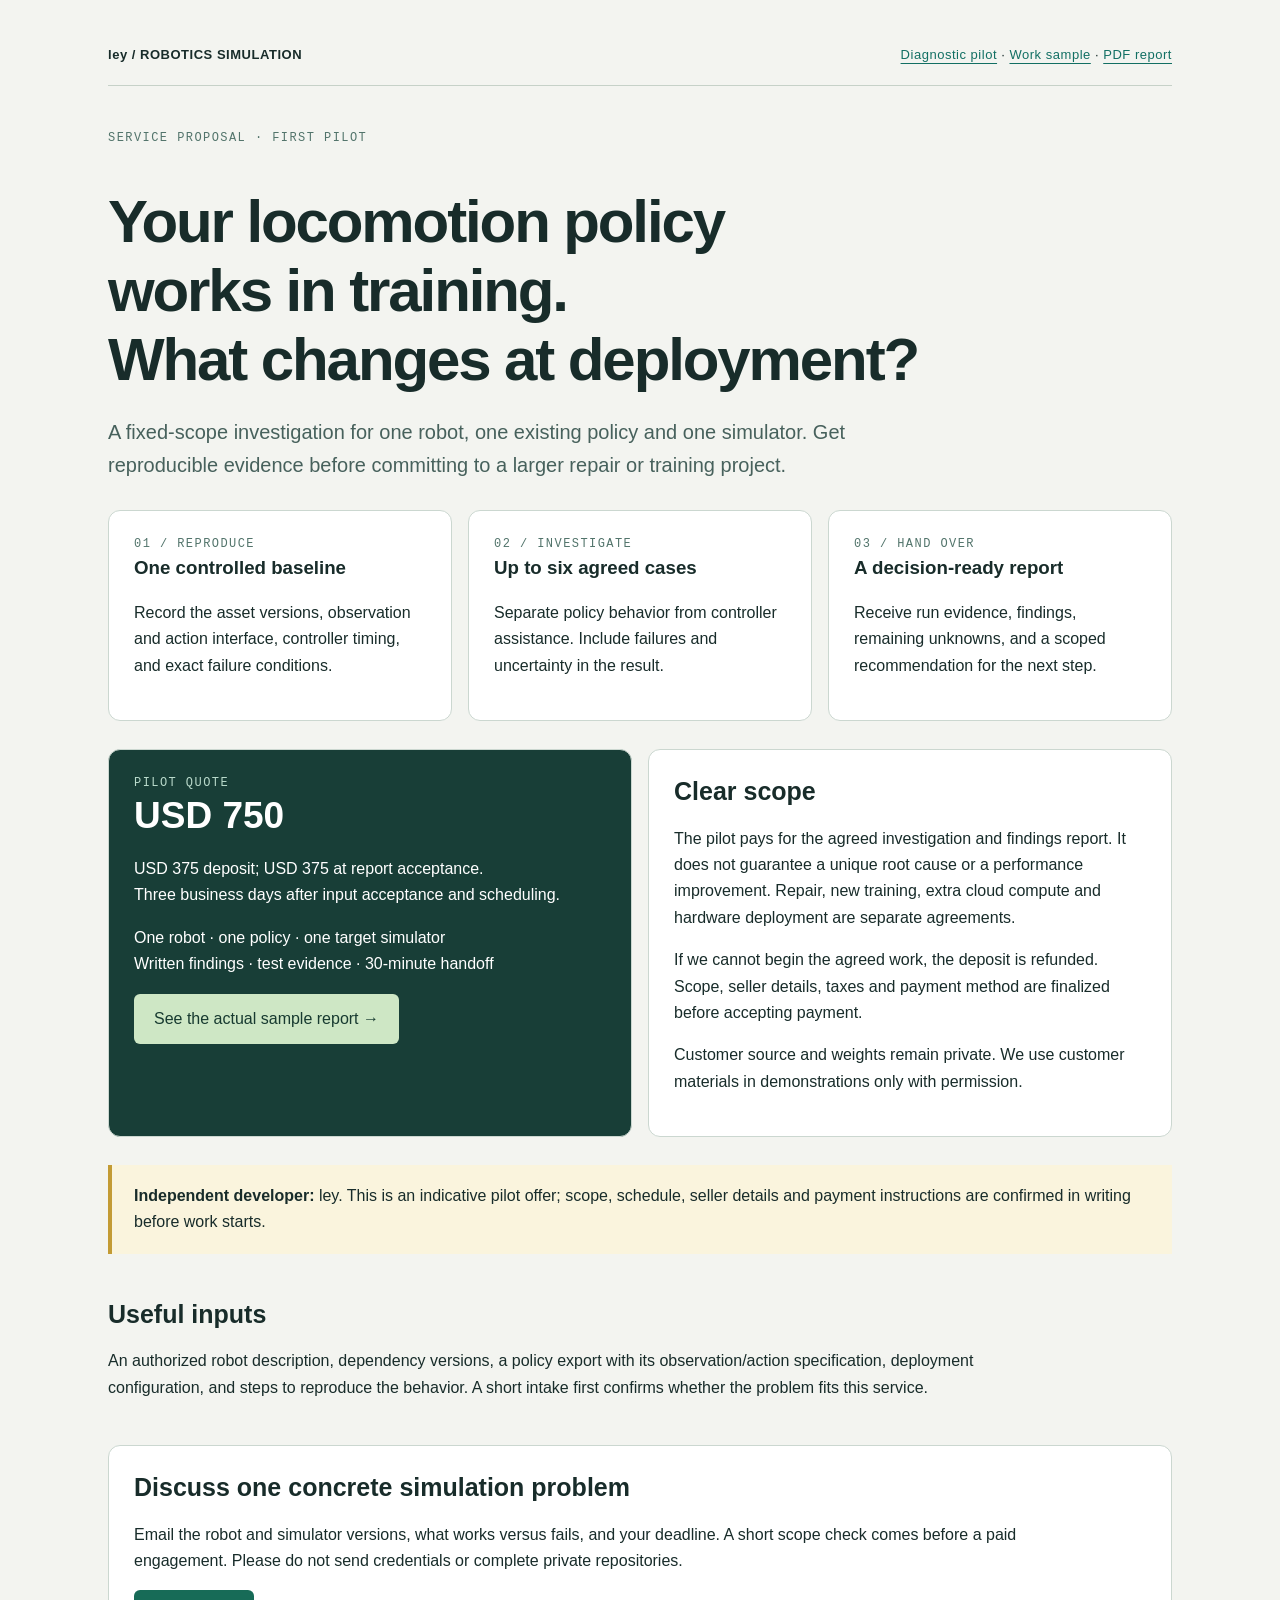
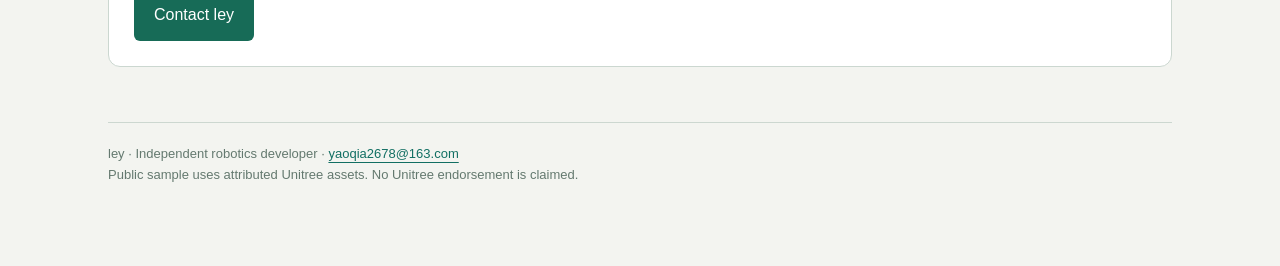
==== index.html @ f52c334a "Publish attributed G1 simulation sample and diagnostic offer" ====
<!doctype html><html lang="en"><head><meta charset="utf-8"><meta name="viewport" content="width=device-width,initial-scale=1"><title>Policy Transfer Diagnostic — pilot</title><link rel="stylesheet" href="style.css"></head><body><main><nav><b>ley / ROBOTICS SIMULATION</b><span><a href="index.html">Diagnostic pilot</a> · <a href="sample-report.html">Work sample</a> · <a href="Unitree-G1-Policy-Evaluation-Sample.pdf">PDF report</a></span></nav><section><div class="tag">Service proposal · first pilot</div><h1>Your locomotion policy<br>works in training.<br>What changes at deployment?</h1><p class="lead">A fixed-scope investigation for one robot, one existing policy and one simulator. Get reproducible evidence before committing to a larger repair or training project.</p></section><section class="grid"><article class="card"><div class="tag">01 / reproduce</div><h3>One controlled baseline</h3><p>Record the asset versions, observation and action interface, controller timing, and exact failure conditions.</p></article><article class="card"><div class="tag">02 / investigate</div><h3>Up to six agreed cases</h3><p>Separate policy behavior from controller assistance. Include failures and uncertainty in the result.</p></article><article class="card"><div class="tag">03 / hand over</div><h3>A decision-ready report</h3><p>Receive run evidence, findings, remaining unknowns, and a scoped recommendation for the next step.</p></article></section><section class="grid two"><article class="card dark"><div class="tag" style="color:#b9dacb">Pilot quote</div><div class="number">USD 750</div><p>USD 375 deposit; USD 375 at report acceptance.<br>Three business days after input acceptance and scheduling.</p><p>One robot · one policy · one target simulator<br>Written findings · test evidence · 30-minute handoff</p><a class="button" style="background:#cee7c5;color:#173a30" href="sample-report.html">See the actual sample report →</a></article><article class="card"><h2>Clear scope</h2><p>The pilot pays for the agreed investigation and findings report. It does not guarantee a unique root cause or a performance improvement. Repair, new training, extra cloud compute and hardware deployment are separate agreements.</p><p>If we cannot begin the agreed work, the deposit is refunded. Scope, seller details, taxes and payment method are finalized before accepting payment.</p><p>Customer source and weights remain private. We use customer materials in demonstrations only with permission.</p></article></section><div class="band"><b>Independent developer:</b> ley. This is an indicative pilot offer; scope, schedule, seller details and payment instructions are confirmed in writing before work starts.</div><section><h2>Useful inputs</h2><p>An authorized robot description, dependency versions, a policy export with its observation/action specification, deployment configuration, and steps to reproduce the behavior. A short intake first confirms whether the problem fits this service.</p></section><section class="card"><h2>Discuss one concrete simulation problem</h2><p>Email the robot and simulator versions, what works versus fails, and your deadline. A short scope check comes before a paid engagement. Please do not send credentials or complete private repositories.</p><a class="button" href="mailto:yaoqia2678@163.com?subject=Locomotion%20simulation%20diagnostic">Contact ley</a></section><footer>ley · Independent robotics developer · <a href="mailto:yaoqia2678@163.com">yaoqia2678@163.com</a><br>Public sample uses attributed Unitree assets. No Unitree endorsement is claimed.</footer></main></body></html>
---- style.css ----
*{box-sizing:border-box}body{margin:0;background:#f3f4f0;color:#182c2a;font:16px/1.65 "Segoe UI","Microsoft YaHei",sans-serif}main{max-width:1120px;margin:auto;padding:44px 28px 80px}nav{display:flex;justify-content:space-between;gap:20px;flex-wrap:wrap;border-bottom:1px solid #c6d1c8;padding-bottom:20px;font-size:13px;letter-spacing:.04em}a{color:#126f63;text-underline-offset:4px}h1{font-size:clamp(34px,5vw,60px);line-height:1.15;max-width:850px;margin:40px 0 22px;letter-spacing:-.035em}h2{font-size:25px;line-height:1.3;margin:0 0 18px}h3{margin:0 0 10px}.lead{font-size:20px;max-width:780px;color:#47615c}.tag{font:12px/1.4 monospace;color:#52746b;text-transform:uppercase;letter-spacing:.12em}.grid{display:grid;grid-template-columns:repeat(3,1fr);gap:16px;margin:28px 0}.two{grid-template-columns:1fr 1fr}.card{padding:25px;border:1px solid #cbd7d0;background:#fff;border-radius:12px}.number{font-size:37px;line-height:1.3;font-weight:600}.muted{color:#61746f;font-size:14px}.band{border-left:4px solid #c39b34;background:#faf4dd;padding:18px 22px;margin:25px 0}.dark{background:#183e37;color:#fff}.dark a{color:#a9ecce}section{margin-top:44px}table{border-collapse:collapse;width:100%;font-size:14px}td,th{text-align:left;padding:12px 10px;border-bottom:1px solid #dbe3dd}th{color:#637870;font-size:12px}.scroll{overflow:auto}video{width:100%;background:#20352f;border-radius:8px;margin:15px 0 6px;aspect-ratio:16/9}button,.button{display:inline-block;background:#176b57;color:#fff;border:0;padding:12px 20px;border-radius:6px;text-decoration:none;font:inherit;cursor:pointer}.outline{background:transparent;color:#176b57;border:1px solid #176b57}.positive{color:#136e4d}.negative{color:#a2442a}li{margin:8px 0}pre{white-space:pre-wrap;background:#eef2ec;border:1px solid #d2dbd1;border-radius:8px;padding:22px;max-height:480px;overflow:auto;font:14px/1.8 "Segoe UI","Microsoft YaHei",sans-serif}footer{border-top:1px solid #ccd7d0;margin-top:55px;padding-top:20px;font-size:13px;color:#64796f}details{margin:16px 0}summary{cursor:pointer;font-weight:600}p{max-width:920px}@media(max-width:720px){main{padding:25px 18px 50px}.grid,.two{grid-template-columns:1fr}h1{margin-top:30px}td,th{padding:10px 7px}.card{padding:20px}}
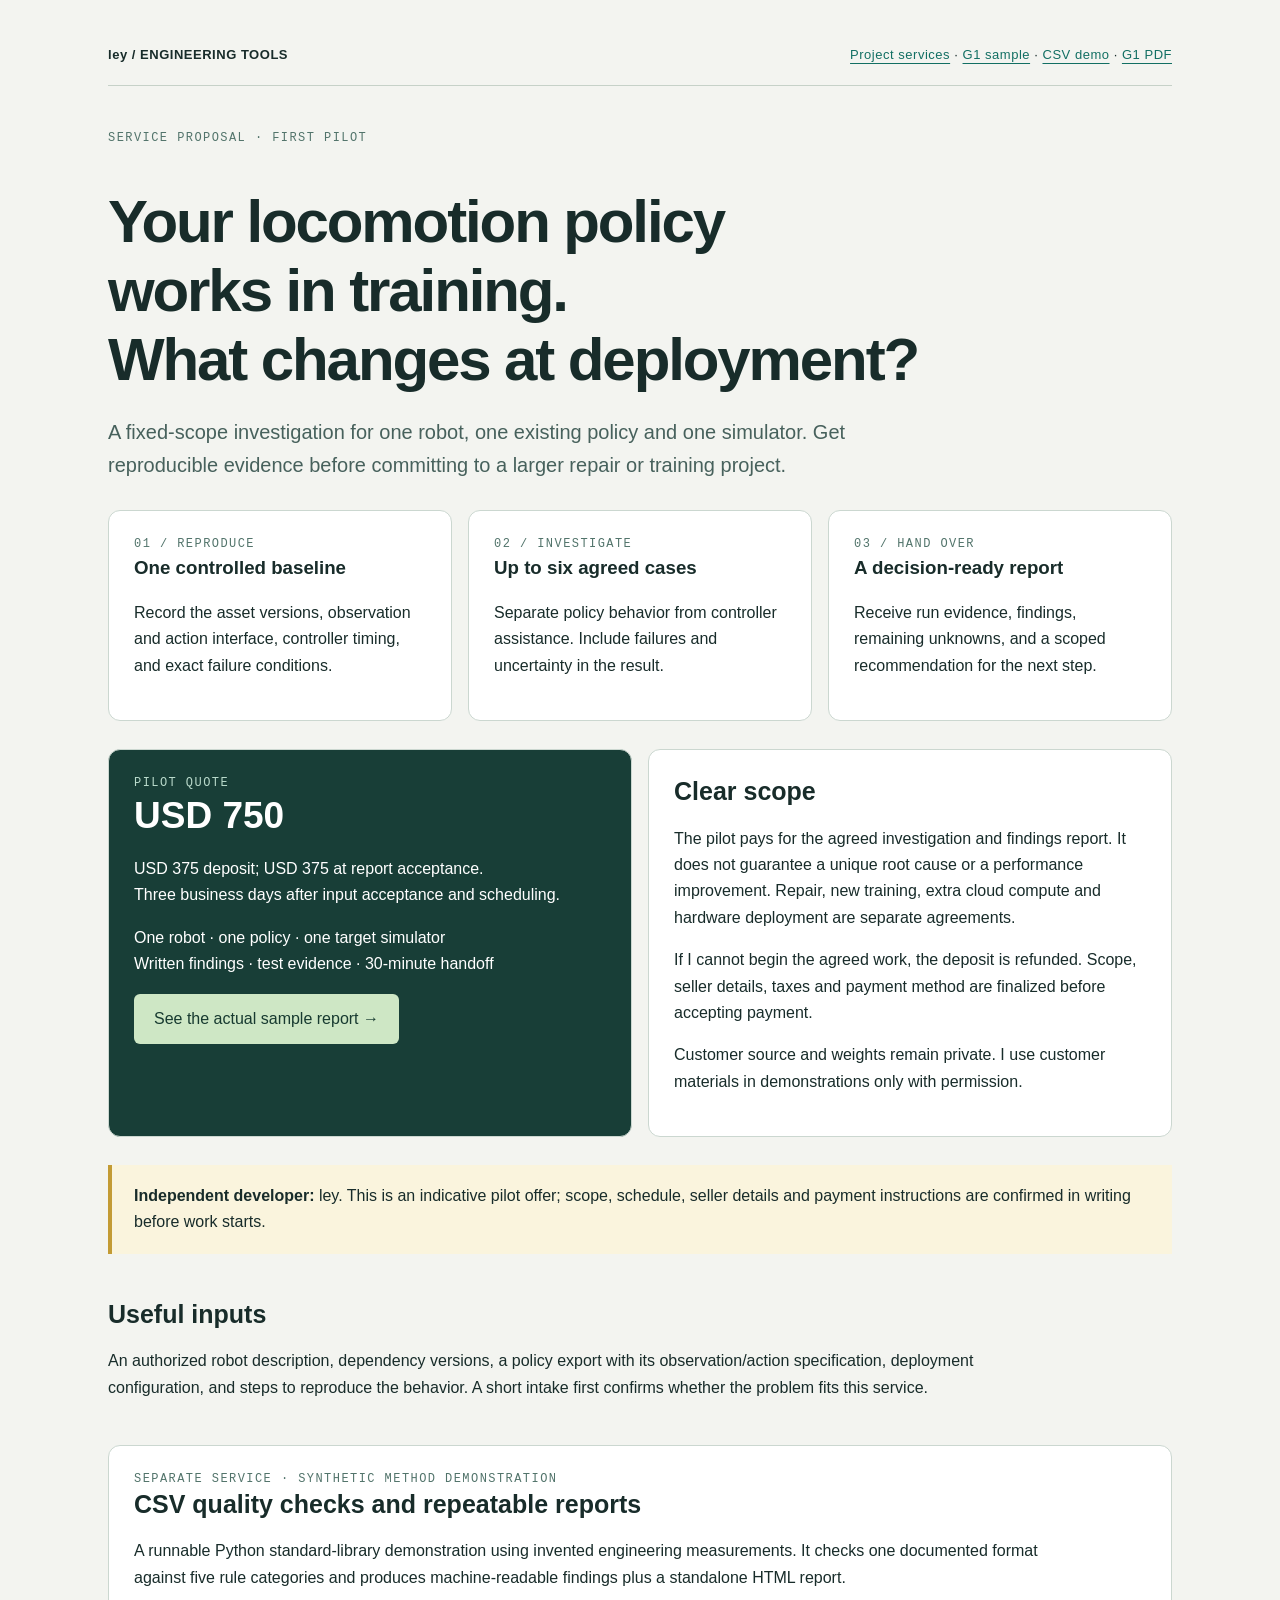
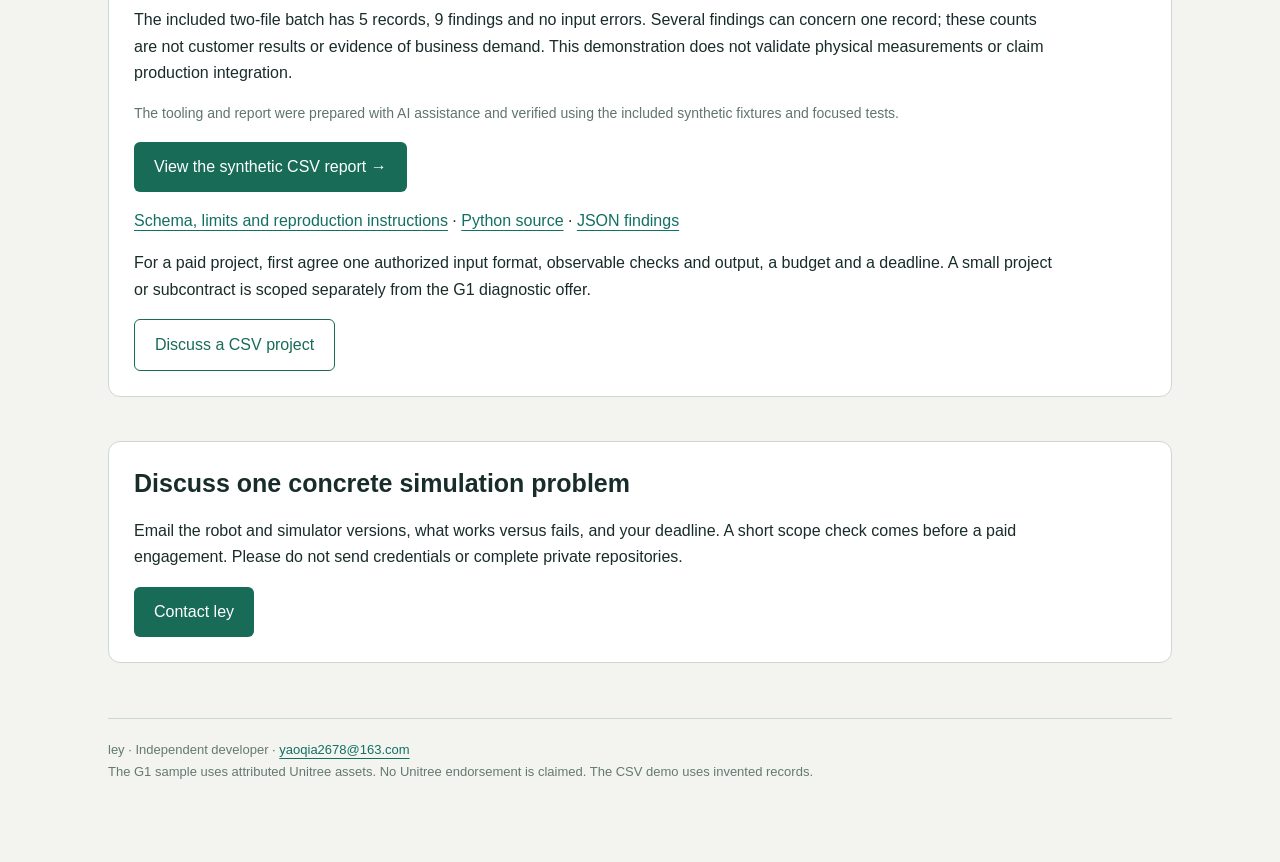
==== commit 9cd78b12: "Publish scoped CSV project sample alongside G1 diagnostic" ====
--- a/index.html
+++ b/index.html
@@ -1 +1 @@
-<!doctype html><html lang="en"><head><meta charset="utf-8"><meta name="viewport" content="width=device-width,initial-scale=1"><title>Policy Transfer Diagnostic — pilot</title><link rel="stylesheet" href="style.css"></head><body><main><nav><b>ley / ROBOTICS SIMULATION</b><span><a href="index.html">Diagnostic pilot</a> · <a href="sample-report.html">Work sample</a> · <a href="Unitree-G1-Policy-Evaluation-Sample.pdf">PDF report</a></span></nav><section><div class="tag">Service proposal · first pilot</div><h1>Your locomotion policy<br>works in training.<br>What changes at deployment?</h1><p class="lead">A fixed-scope investigation for one robot, one existing policy and one simulator. Get reproducible evidence before committing to a larger repair or training project.</p></section><section class="grid"><article class="card"><div class="tag">01 / reproduce</div><h3>One controlled baseline</h3><p>Record the asset versions, observation and action interface, controller timing, and exact failure conditions.</p></article><article class="card"><div class="tag">02 / investigate</div><h3>Up to six agreed cases</h3><p>Separate policy behavior from controller assistance. Include failures and uncertainty in the result.</p></article><article class="card"><div class="tag">03 / hand over</div><h3>A decision-ready report</h3><p>Receive run evidence, findings, remaining unknowns, and a scoped recommendation for the next step.</p></article></section><section class="grid two"><article class="card dark"><div class="tag" style="color:#b9dacb">Pilot quote</div><div class="number">USD 750</div><p>USD 375 deposit; USD 375 at report acceptance.<br>Three business days after input acceptance and scheduling.</p><p>One robot · one policy · one target simulator<br>Written findings · test evidence · 30-minute handoff</p><a class="button" style="background:#cee7c5;color:#173a30" href="sample-report.html">See the actual sample report →</a></article><article class="card"><h2>Clear scope</h2><p>The pilot pays for the agreed investigation and findings report. It does not guarantee a unique root cause or a performance improvement. Repair, new training, extra cloud compute and hardware deployment are separate agreements.</p><p>If we cannot begin the agreed work, the deposit is refunded. Scope, seller details, taxes and payment method are finalized before accepting payment.</p><p>Customer source and weights remain private. We use customer materials in demonstrations only with permission.</p></article></section><div class="band"><b>Independent developer:</b> ley. This is an indicative pilot offer; scope, schedule, seller details and payment instructions are confirmed in writing before work starts.</div><section><h2>Useful inputs</h2><p>An authorized robot description, dependency versions, a policy export with its observation/action specification, deployment configuration, and steps to reproduce the behavior. A short intake first confirms whether the problem fits this service.</p></section><section class="card"><h2>Discuss one concrete simulation problem</h2><p>Email the robot and simulator versions, what works versus fails, and your deadline. A short scope check comes before a paid engagement. Please do not send credentials or complete private repositories.</p><a class="button" href="mailto:yaoqia2678@163.com?subject=Locomotion%20simulation%20diagnostic">Contact ley</a></section><footer>ley · Independent robotics developer · <a href="mailto:yaoqia2678@163.com">yaoqia2678@163.com</a><br>Public sample uses attributed Unitree assets. No Unitree endorsement is claimed.</footer></main></body></html>+<!doctype html><html lang="en"><head><meta charset="utf-8"><meta name="viewport" content="width=device-width,initial-scale=1"><title>Policy Transfer Diagnostic — pilot</title><link rel="stylesheet" href="style.css"></head><body><main><nav><b>ley / ENGINEERING TOOLS</b><span><a href="index.html">Project services</a> · <a href="sample-report.html">G1 sample</a> · <a href="csv-quality/sample-report.html">CSV demo</a> · <a href="Unitree-G1-Policy-Evaluation-Sample.pdf">G1 PDF</a></span></nav><section><div class="tag">Service proposal · first pilot</div><h1>Your locomotion policy<br>works in training.<br>What changes at deployment?</h1><p class="lead">A fixed-scope investigation for one robot, one existing policy and one simulator. Get reproducible evidence before committing to a larger repair or training project.</p></section><section class="grid"><article class="card"><div class="tag">01 / reproduce</div><h3>One controlled baseline</h3><p>Record the asset versions, observation and action interface, controller timing, and exact failure conditions.</p></article><article class="card"><div class="tag">02 / investigate</div><h3>Up to six agreed cases</h3><p>Separate policy behavior from controller assistance. Include failures and uncertainty in the result.</p></article><article class="card"><div class="tag">03 / hand over</div><h3>A decision-ready report</h3><p>Receive run evidence, findings, remaining unknowns, and a scoped recommendation for the next step.</p></article></section><section class="grid two"><article class="card dark"><div class="tag" style="color:#b9dacb">Pilot quote</div><div class="number">USD 750</div><p>USD 375 deposit; USD 375 at report acceptance.<br>Three business days after input acceptance and scheduling.</p><p>One robot · one policy · one target simulator<br>Written findings · test evidence · 30-minute handoff</p><a class="button" style="background:#cee7c5;color:#173a30" href="sample-report.html">See the actual sample report →</a></article><article class="card"><h2>Clear scope</h2><p>The pilot pays for the agreed investigation and findings report. It does not guarantee a unique root cause or a performance improvement. Repair, new training, extra cloud compute and hardware deployment are separate agreements.</p><p>If I cannot begin the agreed work, the deposit is refunded. Scope, seller details, taxes and payment method are finalized before accepting payment.</p><p>Customer source and weights remain private. I use customer materials in demonstrations only with permission.</p></article></section><div class="band"><b>Independent developer:</b> ley. This is an indicative pilot offer; scope, schedule, seller details and payment instructions are confirmed in writing before work starts.</div><section><h2>Useful inputs</h2><p>An authorized robot description, dependency versions, a policy export with its observation/action specification, deployment configuration, and steps to reproduce the behavior. A short intake first confirms whether the problem fits this service.</p></section><section class="card"><div class="tag">Separate service · synthetic method demonstration</div><h2>CSV quality checks and repeatable reports</h2><p>A runnable Python standard-library demonstration using invented engineering measurements. It checks one documented format against five rule categories and produces machine-readable findings plus a standalone HTML report.</p><p>The included two-file batch has 5 records, 9 findings and no input errors. Several findings can concern one record; these counts are not customer results or evidence of business demand. This demonstration does not validate physical measurements or claim production integration.</p><p class="muted">The tooling and report were prepared with AI assistance and verified using the included synthetic fixtures and focused tests.</p><p><a class="button" href="csv-quality/sample-report.html">View the synthetic CSV report →</a></p><p><a href="csv-quality/README.md">Schema, limits and reproduction instructions</a> · <a href="csv-quality/csv_quality.py">Python source</a> · <a href="csv-quality/results.json">JSON findings</a></p><p>For a paid project, first agree one authorized input format, observable checks and output, a budget and a deadline. A small project or subcontract is scoped separately from the G1 diagnostic offer.</p><a class="button outline" href="mailto:yaoqia2678@163.com?subject=Scoped%20CSV%20quality%20project">Discuss a CSV project</a></section><section class="card"><h2>Discuss one concrete simulation problem</h2><p>Email the robot and simulator versions, what works versus fails, and your deadline. A short scope check comes before a paid engagement. Please do not send credentials or complete private repositories.</p><a class="button" href="mailto:yaoqia2678@163.com?subject=Locomotion%20simulation%20diagnostic">Contact ley</a></section><footer>ley · Independent developer · <a href="mailto:yaoqia2678@163.com">yaoqia2678@163.com</a><br>The G1 sample uses attributed Unitree assets. No Unitree endorsement is claimed. The CSV demo uses invented records.</footer></main></body></html>
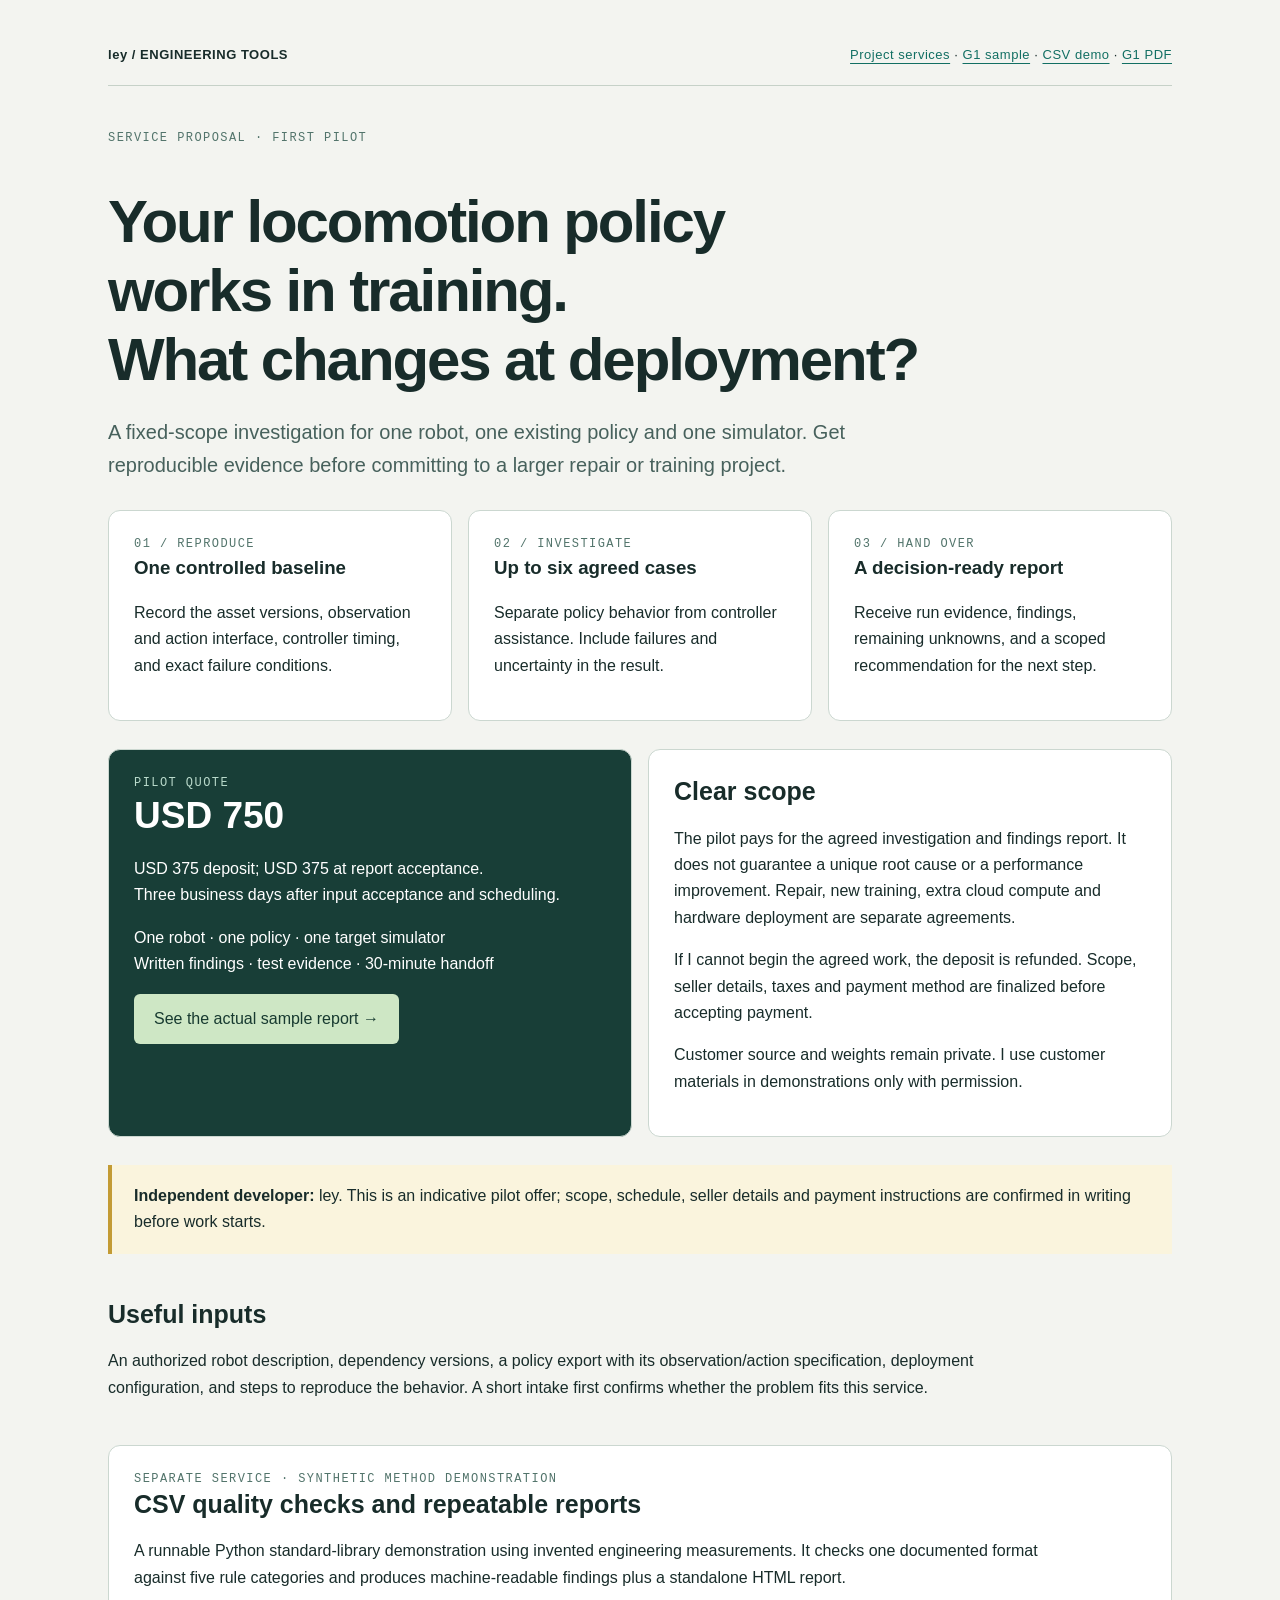
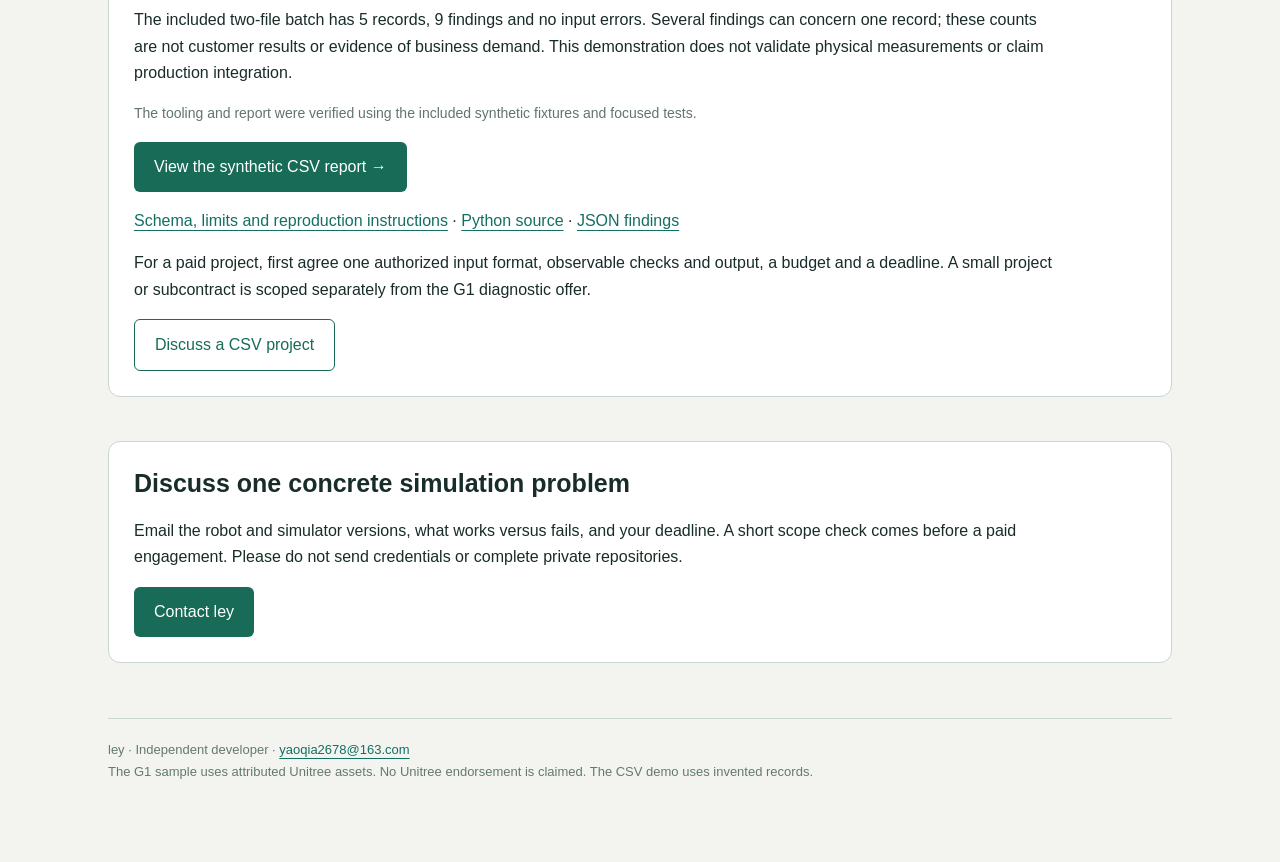
==== commit 2f12de0e: "Focus portfolio copy on measured results and project scope" ====
--- a/index.html
+++ b/index.html
@@ -1 +1 @@
-<!doctype html><html lang="en"><head><meta charset="utf-8"><meta name="viewport" content="width=device-width,initial-scale=1"><title>Policy Transfer Diagnostic — pilot</title><link rel="stylesheet" href="style.css"></head><body><main><nav><b>ley / ENGINEERING TOOLS</b><span><a href="index.html">Project services</a> · <a href="sample-report.html">G1 sample</a> · <a href="csv-quality/sample-report.html">CSV demo</a> · <a href="Unitree-G1-Policy-Evaluation-Sample.pdf">G1 PDF</a></span></nav><section><div class="tag">Service proposal · first pilot</div><h1>Your locomotion policy<br>works in training.<br>What changes at deployment?</h1><p class="lead">A fixed-scope investigation for one robot, one existing policy and one simulator. Get reproducible evidence before committing to a larger repair or training project.</p></section><section class="grid"><article class="card"><div class="tag">01 / reproduce</div><h3>One controlled baseline</h3><p>Record the asset versions, observation and action interface, controller timing, and exact failure conditions.</p></article><article class="card"><div class="tag">02 / investigate</div><h3>Up to six agreed cases</h3><p>Separate policy behavior from controller assistance. Include failures and uncertainty in the result.</p></article><article class="card"><div class="tag">03 / hand over</div><h3>A decision-ready report</h3><p>Receive run evidence, findings, remaining unknowns, and a scoped recommendation for the next step.</p></article></section><section class="grid two"><article class="card dark"><div class="tag" style="color:#b9dacb">Pilot quote</div><div class="number">USD 750</div><p>USD 375 deposit; USD 375 at report acceptance.<br>Three business days after input acceptance and scheduling.</p><p>One robot · one policy · one target simulator<br>Written findings · test evidence · 30-minute handoff</p><a class="button" style="background:#cee7c5;color:#173a30" href="sample-report.html">See the actual sample report →</a></article><article class="card"><h2>Clear scope</h2><p>The pilot pays for the agreed investigation and findings report. It does not guarantee a unique root cause or a performance improvement. Repair, new training, extra cloud compute and hardware deployment are separate agreements.</p><p>If I cannot begin the agreed work, the deposit is refunded. Scope, seller details, taxes and payment method are finalized before accepting payment.</p><p>Customer source and weights remain private. I use customer materials in demonstrations only with permission.</p></article></section><div class="band"><b>Independent developer:</b> ley. This is an indicative pilot offer; scope, schedule, seller details and payment instructions are confirmed in writing before work starts.</div><section><h2>Useful inputs</h2><p>An authorized robot description, dependency versions, a policy export with its observation/action specification, deployment configuration, and steps to reproduce the behavior. A short intake first confirms whether the problem fits this service.</p></section><section class="card"><div class="tag">Separate service · synthetic method demonstration</div><h2>CSV quality checks and repeatable reports</h2><p>A runnable Python standard-library demonstration using invented engineering measurements. It checks one documented format against five rule categories and produces machine-readable findings plus a standalone HTML report.</p><p>The included two-file batch has 5 records, 9 findings and no input errors. Several findings can concern one record; these counts are not customer results or evidence of business demand. This demonstration does not validate physical measurements or claim production integration.</p><p class="muted">The tooling and report were prepared with AI assistance and verified using the included synthetic fixtures and focused tests.</p><p><a class="button" href="csv-quality/sample-report.html">View the synthetic CSV report →</a></p><p><a href="csv-quality/README.md">Schema, limits and reproduction instructions</a> · <a href="csv-quality/csv_quality.py">Python source</a> · <a href="csv-quality/results.json">JSON findings</a></p><p>For a paid project, first agree one authorized input format, observable checks and output, a budget and a deadline. A small project or subcontract is scoped separately from the G1 diagnostic offer.</p><a class="button outline" href="mailto:yaoqia2678@163.com?subject=Scoped%20CSV%20quality%20project">Discuss a CSV project</a></section><section class="card"><h2>Discuss one concrete simulation problem</h2><p>Email the robot and simulator versions, what works versus fails, and your deadline. A short scope check comes before a paid engagement. Please do not send credentials or complete private repositories.</p><a class="button" href="mailto:yaoqia2678@163.com?subject=Locomotion%20simulation%20diagnostic">Contact ley</a></section><footer>ley · Independent developer · <a href="mailto:yaoqia2678@163.com">yaoqia2678@163.com</a><br>The G1 sample uses attributed Unitree assets. No Unitree endorsement is claimed. The CSV demo uses invented records.</footer></main></body></html>+<!doctype html><html lang="en"><head><meta charset="utf-8"><meta name="viewport" content="width=device-width,initial-scale=1"><title>Policy Transfer Diagnostic — pilot</title><link rel="stylesheet" href="style.css"></head><body><main><nav><b>ley / ENGINEERING TOOLS</b><span><a href="index.html">Project services</a> · <a href="sample-report.html">G1 sample</a> · <a href="csv-quality/sample-report.html">CSV demo</a> · <a href="Unitree-G1-Policy-Evaluation-Sample.pdf">G1 PDF</a></span></nav><section><div class="tag">Service proposal · first pilot</div><h1>Your locomotion policy<br>works in training.<br>What changes at deployment?</h1><p class="lead">A fixed-scope investigation for one robot, one existing policy and one simulator. Get reproducible evidence before committing to a larger repair or training project.</p></section><section class="grid"><article class="card"><div class="tag">01 / reproduce</div><h3>One controlled baseline</h3><p>Record the asset versions, observation and action interface, controller timing, and exact failure conditions.</p></article><article class="card"><div class="tag">02 / investigate</div><h3>Up to six agreed cases</h3><p>Separate policy behavior from controller assistance. Include failures and uncertainty in the result.</p></article><article class="card"><div class="tag">03 / hand over</div><h3>A decision-ready report</h3><p>Receive run evidence, findings, remaining unknowns, and a scoped recommendation for the next step.</p></article></section><section class="grid two"><article class="card dark"><div class="tag" style="color:#b9dacb">Pilot quote</div><div class="number">USD 750</div><p>USD 375 deposit; USD 375 at report acceptance.<br>Three business days after input acceptance and scheduling.</p><p>One robot · one policy · one target simulator<br>Written findings · test evidence · 30-minute handoff</p><a class="button" style="background:#cee7c5;color:#173a30" href="sample-report.html">See the actual sample report →</a></article><article class="card"><h2>Clear scope</h2><p>The pilot pays for the agreed investigation and findings report. It does not guarantee a unique root cause or a performance improvement. Repair, new training, extra cloud compute and hardware deployment are separate agreements.</p><p>If I cannot begin the agreed work, the deposit is refunded. Scope, seller details, taxes and payment method are finalized before accepting payment.</p><p>Customer source and weights remain private. I use customer materials in demonstrations only with permission.</p></article></section><div class="band"><b>Independent developer:</b> ley. This is an indicative pilot offer; scope, schedule, seller details and payment instructions are confirmed in writing before work starts.</div><section><h2>Useful inputs</h2><p>An authorized robot description, dependency versions, a policy export with its observation/action specification, deployment configuration, and steps to reproduce the behavior. A short intake first confirms whether the problem fits this service.</p></section><section class="card"><div class="tag">Separate service · synthetic method demonstration</div><h2>CSV quality checks and repeatable reports</h2><p>A runnable Python standard-library demonstration using invented engineering measurements. It checks one documented format against five rule categories and produces machine-readable findings plus a standalone HTML report.</p><p>The included two-file batch has 5 records, 9 findings and no input errors. Several findings can concern one record; these counts are not customer results or evidence of business demand. This demonstration does not validate physical measurements or claim production integration.</p><p class="muted">The tooling and report were verified using the included synthetic fixtures and focused tests.</p><p><a class="button" href="csv-quality/sample-report.html">View the synthetic CSV report →</a></p><p><a href="csv-quality/README.md">Schema, limits and reproduction instructions</a> · <a href="csv-quality/csv_quality.py">Python source</a> · <a href="csv-quality/results.json">JSON findings</a></p><p>For a paid project, first agree one authorized input format, observable checks and output, a budget and a deadline. A small project or subcontract is scoped separately from the G1 diagnostic offer.</p><a class="button outline" href="mailto:yaoqia2678@163.com?subject=Scoped%20CSV%20quality%20project">Discuss a CSV project</a></section><section class="card"><h2>Discuss one concrete simulation problem</h2><p>Email the robot and simulator versions, what works versus fails, and your deadline. A short scope check comes before a paid engagement. Please do not send credentials or complete private repositories.</p><a class="button" href="mailto:yaoqia2678@163.com?subject=Locomotion%20simulation%20diagnostic">Contact ley</a></section><footer>ley · Independent developer · <a href="mailto:yaoqia2678@163.com">yaoqia2678@163.com</a><br>The G1 sample uses attributed Unitree assets. No Unitree endorsement is claimed. The CSV demo uses invented records.</footer></main></body></html>
